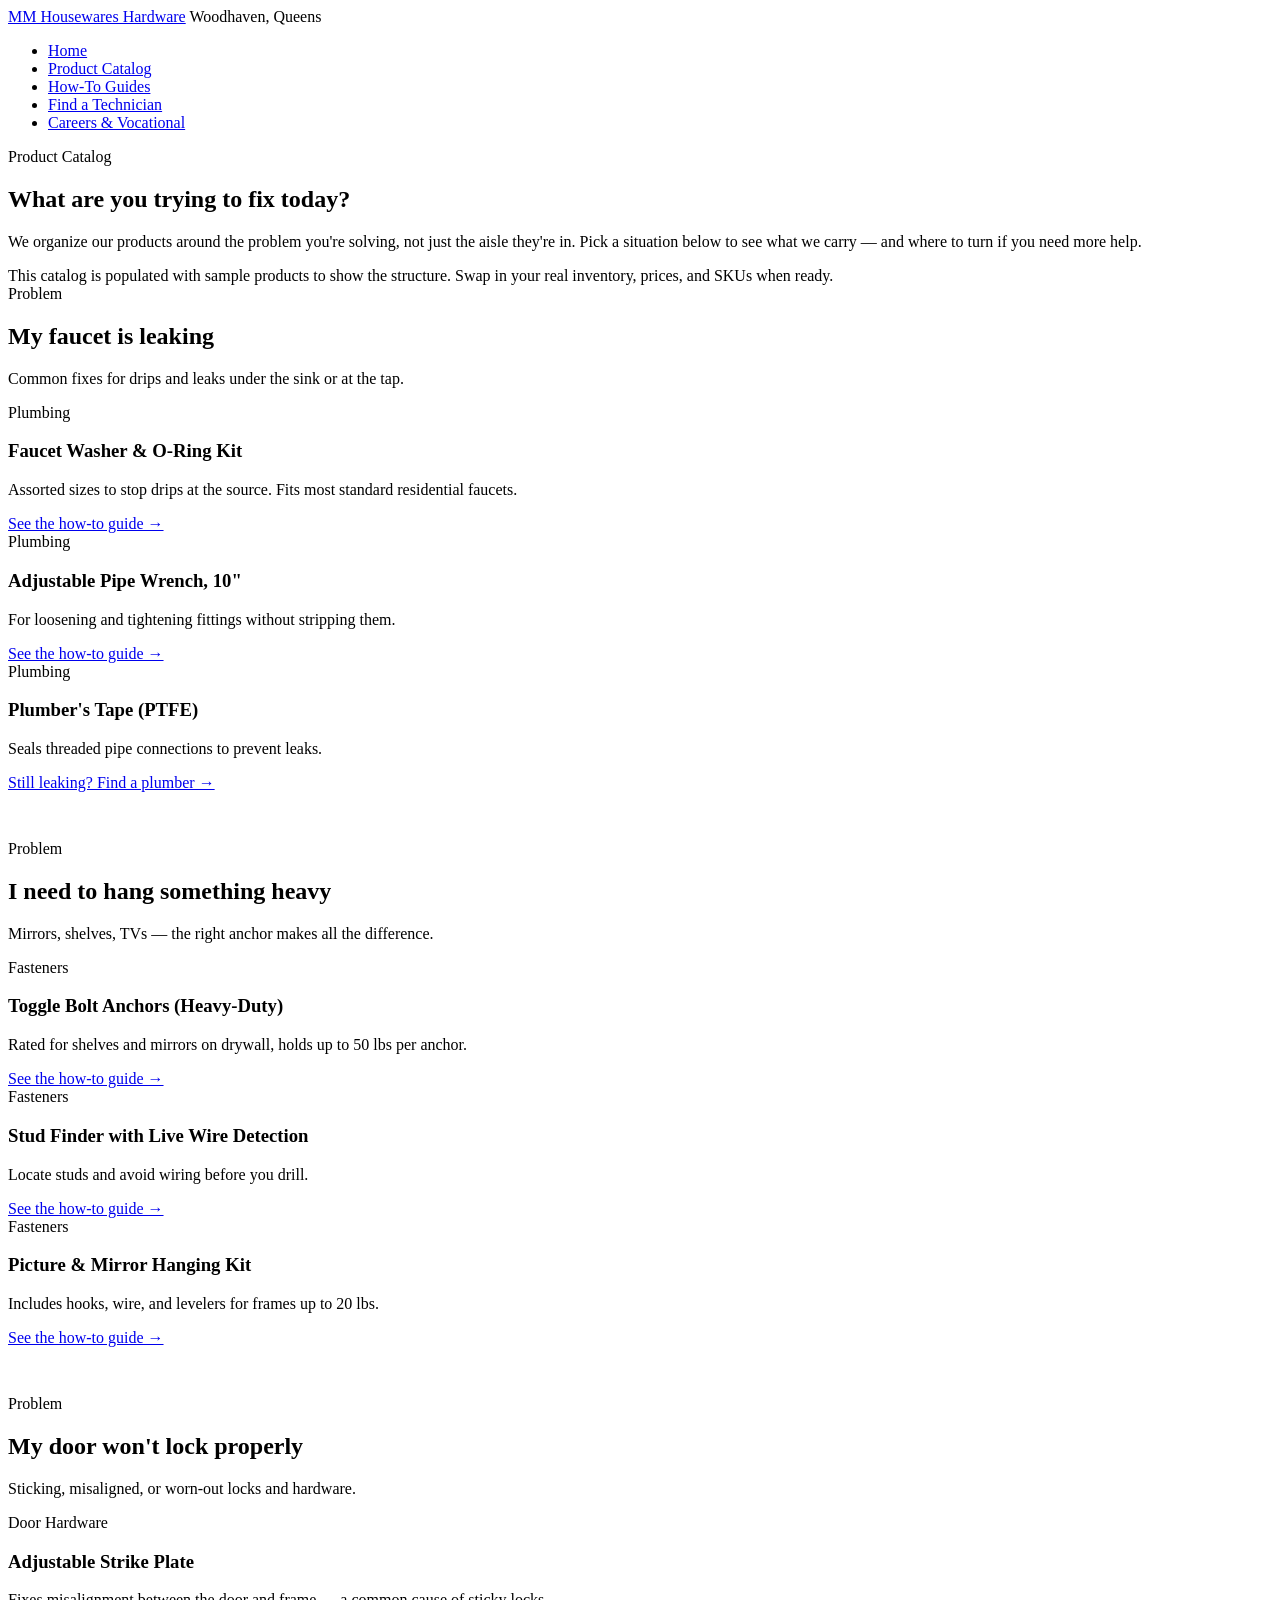
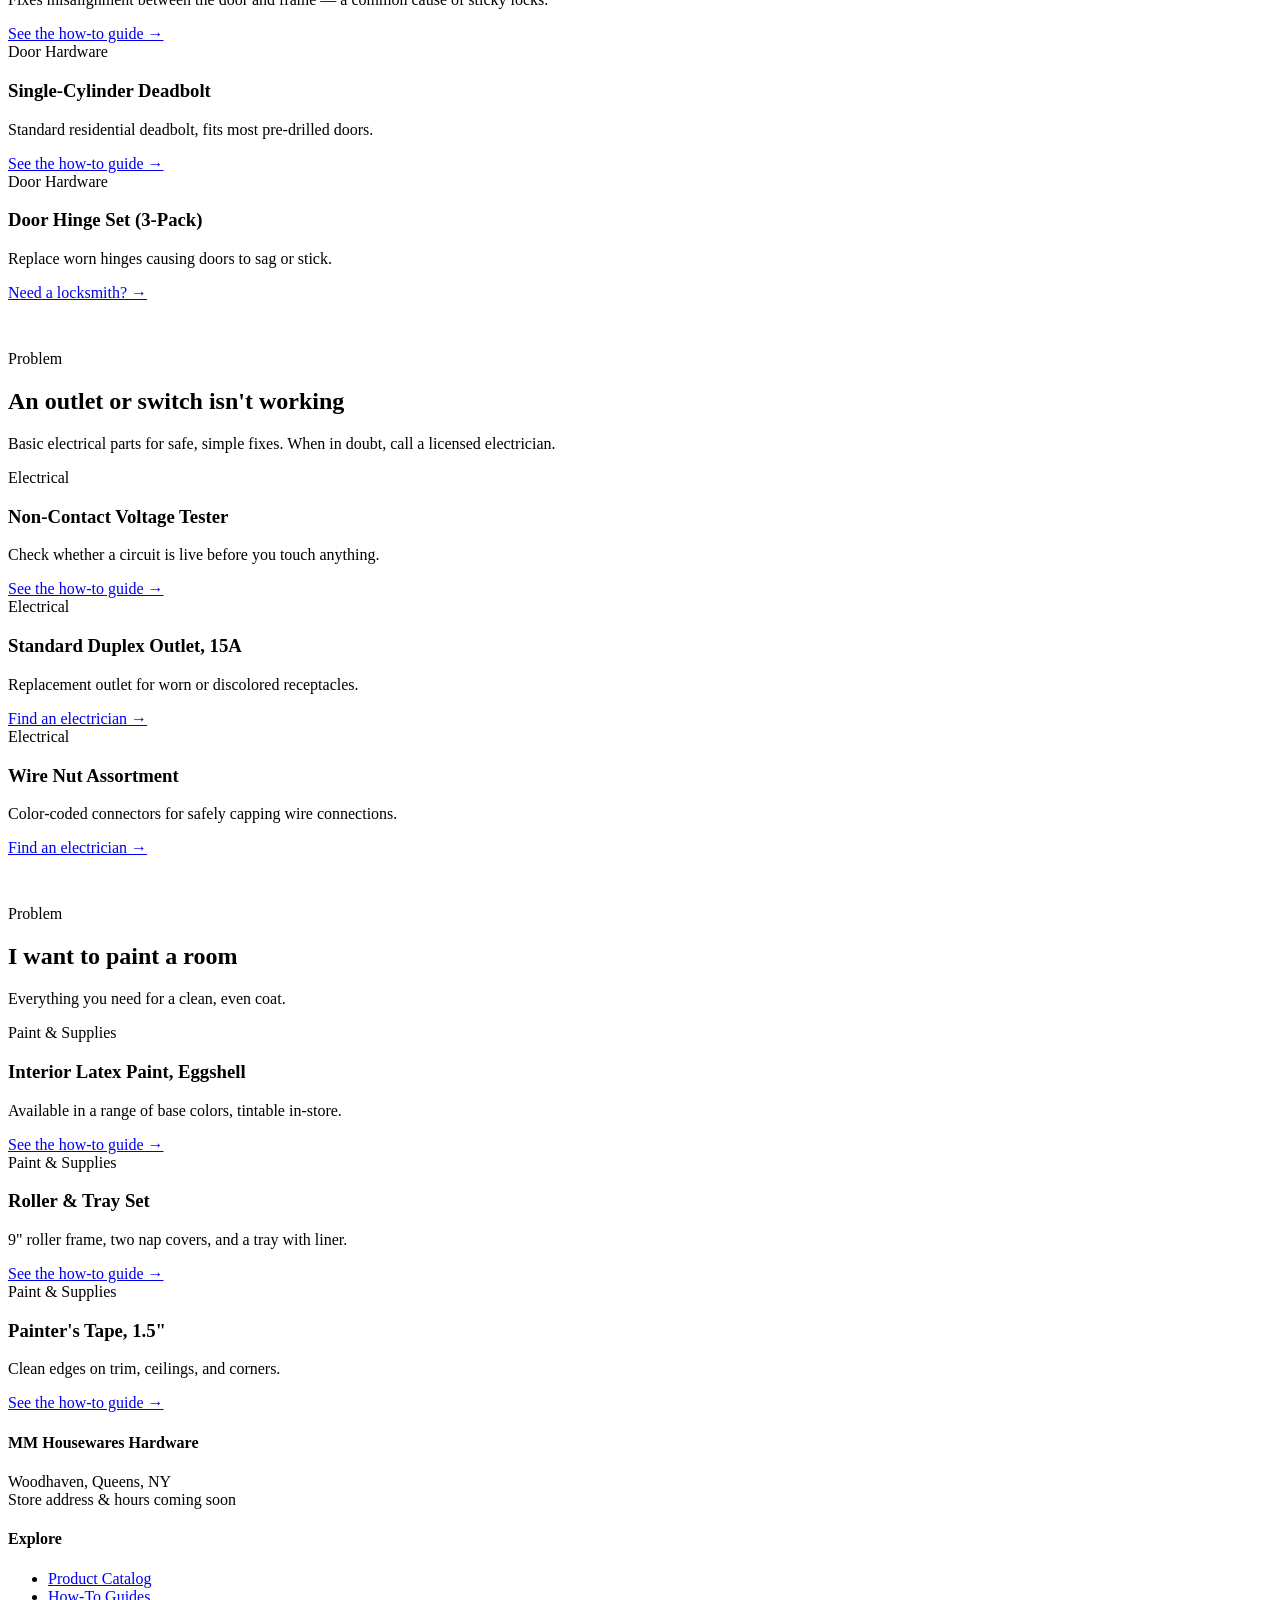
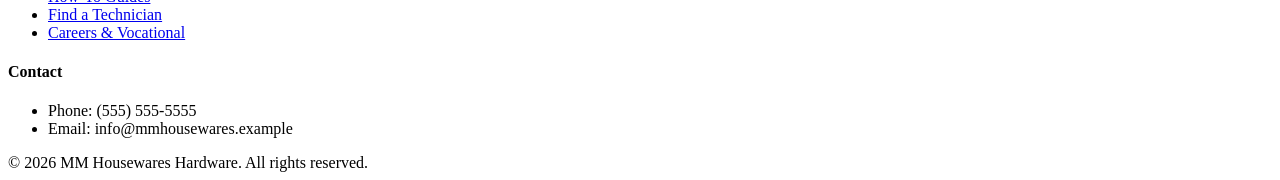
==== catalog.html @ eb09400d "Rename Catalog to catalog.html" ====
<!DOCTYPE html>
<html lang="en">
<head>
<meta charset="UTF-8">
<meta name="viewport" content="width=device-width, initial-scale=1.0">
<title>Product Catalog | MM Housewares Hardware</title>
<meta name="description" content="Browse MM Housewares Hardware products organized by the problem you're trying to solve.">
<link rel="stylesheet" href="css/style.css">
</head>
<body>

<header class="site-header">
  <div class="container">
    <div class="logo">
      <a href="index.html">MM Housewares Hardware</a>
      <span>Woodhaven, Queens</span>
    </div>
    <nav>
      <ul>
        <li><a href="index.html">Home</a></li>
        <li><a href="catalog.html" class="active">Product Catalog</a></li>
        <li><a href="guides.html">How-To Guides</a></li>
        <li><a href="technicians.html">Find a Technician</a></li>
        <li><a href="careers.html">Careers &amp; Vocational</a></li>
      </ul>
    </nav>
  </div>
</header>

<section class="hero">
  <div class="container">
    <span class="tagline">Product Catalog</span>
    <h1>What are you trying to fix today?</h1>
    <p>We organize our products around the problem you're solving, not just the aisle they're in. Pick a situation below to see what we carry — and where to turn if you need more help.</p>
  </div>
</section>

<section class="section">
  <div class="container">
    <div class="placeholder-note">
      This catalog is populated with sample products to show the structure. Swap in your real inventory, prices, and SKUs when ready.
    </div>

    <!-- Problem: Leaky faucet -->
    <div class="section-intro">
      <span class="eyebrow">Problem</span>
      <h2>My faucet is leaking</h2>
      <p>Common fixes for drips and leaks under the sink or at the tap.</p>
    </div>
    <div class="card-grid">
      <div class="card">
        <span class="tag">Plumbing</span>
        <h3>Faucet Washer &amp; O-Ring Kit</h3>
        <p>Assorted sizes to stop drips at the source. Fits most standard residential faucets.</p>
        <a href="guides.html#faucet-leak" class="card-link">See the how-to guide &rarr;</a>
      </div>
      <div class="card">
        <span class="tag">Plumbing</span>
        <h3>Adjustable Pipe Wrench, 10&quot;</h3>
        <p>For loosening and tightening fittings without stripping them.</p>
        <a href="guides.html#faucet-leak" class="card-link">See the how-to guide &rarr;</a>
      </div>
      <div class="card">
        <span class="tag">Plumbing</span>
        <h3>Plumber's Tape (PTFE)</h3>
        <p>Seals threaded pipe connections to prevent leaks.</p>
        <a href="technicians.html#plumbing" class="card-link">Still leaking? Find a plumber &rarr;</a>
      </div>
    </div>

    <!-- Problem: Hanging something heavy -->
    <div class="section-intro" style="margin-top:48px;">
      <span class="eyebrow">Problem</span>
      <h2>I need to hang something heavy</h2>
      <p>Mirrors, shelves, TVs — the right anchor makes all the difference.</p>
    </div>
    <div class="card-grid">
      <div class="card">
        <span class="tag">Fasteners</span>
        <h3>Toggle Bolt Anchors (Heavy-Duty)</h3>
        <p>Rated for shelves and mirrors on drywall, holds up to 50 lbs per anchor.</p>
        <a href="guides.html#hanging-heavy" class="card-link">See the how-to guide &rarr;</a>
      </div>
      <div class="card">
        <span class="tag">Fasteners</span>
        <h3>Stud Finder with Live Wire Detection</h3>
        <p>Locate studs and avoid wiring before you drill.</p>
        <a href="guides.html#hanging-heavy" class="card-link">See the how-to guide &rarr;</a>
      </div>
      <div class="card">
        <span class="tag">Fasteners</span>
        <h3>Picture &amp; Mirror Hanging Kit</h3>
        <p>Includes hooks, wire, and levelers for frames up to 20 lbs.</p>
        <a href="guides.html#hanging-heavy" class="card-link">See the how-to guide &rarr;</a>
      </div>
    </div>

    <!-- Problem: Door won't lock -->
    <div class="section-intro" style="margin-top:48px;">
      <span class="eyebrow">Problem</span>
      <h2>My door won't lock properly</h2>
      <p>Sticking, misaligned, or worn-out locks and hardware.</p>
    </div>
    <div class="card-grid">
      <div class="card">
        <span class="tag">Door Hardware</span>
        <h3>Adjustable Strike Plate</h3>
        <p>Fixes misalignment between the door and frame — a common cause of sticky locks.</p>
        <a href="guides.html#door-lock" class="card-link">See the how-to guide &rarr;</a>
      </div>
      <div class="card">
        <span class="tag">Door Hardware</span>
        <h3>Single-Cylinder Deadbolt</h3>
        <p>Standard residential deadbolt, fits most pre-drilled doors.</p>
        <a href="guides.html#door-lock" class="card-link">See the how-to guide &rarr;</a>
      </div>
      <div class="card">
        <span class="tag">Door Hardware</span>
        <h3>Door Hinge Set (3-Pack)</h3>
        <p>Replace worn hinges causing doors to sag or stick.</p>
        <a href="technicians.html#locksmith" class="card-link">Need a locksmith? &rarr;</a>
      </div>
    </div>

    <!-- Problem: Electrical outlet -->
    <div class="section-intro" style="margin-top:48px;">
      <span class="eyebrow">Problem</span>
      <h2>An outlet or switch isn't working</h2>
      <p>Basic electrical parts for safe, simple fixes. When in doubt, call a licensed electrician.</p>
    </div>
    <div class="card-grid">
      <div class="card">
        <span class="tag">Electrical</span>
        <h3>Non-Contact Voltage Tester</h3>
        <p>Check whether a circuit is live before you touch anything.</p>
        <a href="guides.html#outlet" class="card-link">See the how-to guide &rarr;</a>
      </div>
      <div class="card">
        <span class="tag">Electrical</span>
        <h3>Standard Duplex Outlet, 15A</h3>
        <p>Replacement outlet for worn or discolored receptacles.</p>
        <a href="technicians.html#electrical" class="card-link">Find an electrician &rarr;</a>
      </div>
      <div class="card">
        <span class="tag">Electrical</span>
        <h3>Wire Nut Assortment</h3>
        <p>Color-coded connectors for safely capping wire connections.</p>
        <a href="technicians.html#electrical" class="card-link">Find an electrician &rarr;</a>
      </div>
    </div>

    <!-- Problem: Paint a room -->
    <div class="section-intro" style="margin-top:48px;">
      <span class="eyebrow">Problem</span>
      <h2>I want to paint a room</h2>
      <p>Everything you need for a clean, even coat.</p>
    </div>
    <div class="card-grid">
      <div class="card">
        <span class="tag">Paint &amp; Supplies</span>
        <h3>Interior Latex Paint, Eggshell</h3>
        <p>Available in a range of base colors, tintable in-store.</p>
        <a href="guides.html#painting" class="card-link">See the how-to guide &rarr;</a>
      </div>
      <div class="card">
        <span class="tag">Paint &amp; Supplies</span>
        <h3>Roller &amp; Tray Set</h3>
        <p>9&quot; roller frame, two nap covers, and a tray with liner.</p>
        <a href="guides.html#painting" class="card-link">See the how-to guide &rarr;</a>
      </div>
      <div class="card">
        <span class="tag">Paint &amp; Supplies</span>
        <h3>Painter's Tape, 1.5&quot;</h3>
        <p>Clean edges on trim, ceilings, and corners.</p>
        <a href="guides.html#painting" class="card-link">See the how-to guide &rarr;</a>
      </div>
    </div>
  </div>
</section>

<footer class="site-footer">
  <div class="container">
    <div class="footer-grid">
      <div>
        <h4>MM Housewares Hardware</h4>
        <p>Woodhaven, Queens, NY<br>Store address &amp; hours coming soon</p>
      </div>
      <div>
        <h4>Explore</h4>
        <ul>
          <li><a href="catalog.html">Product Catalog</a></li>
          <li><a href="guides.html">How-To Guides</a></li>
          <li><a href="technicians.html">Find a Technician</a></li>
          <li><a href="careers.html">Careers &amp; Vocational</a></li>
        </ul>
      </div>
      <div>
        <h4>Contact</h4>
        <ul>
          <li>Phone: (555) 555-5555</li>
          <li>Email: info@mmhousewares.example</li>
        </ul>
      </div>
    </div>
    <div class="footer-bottom">
      &copy; 2026 MM Housewares Hardware. All rights reserved.
    </div>
  </div>
</footer>

</body>
</html>
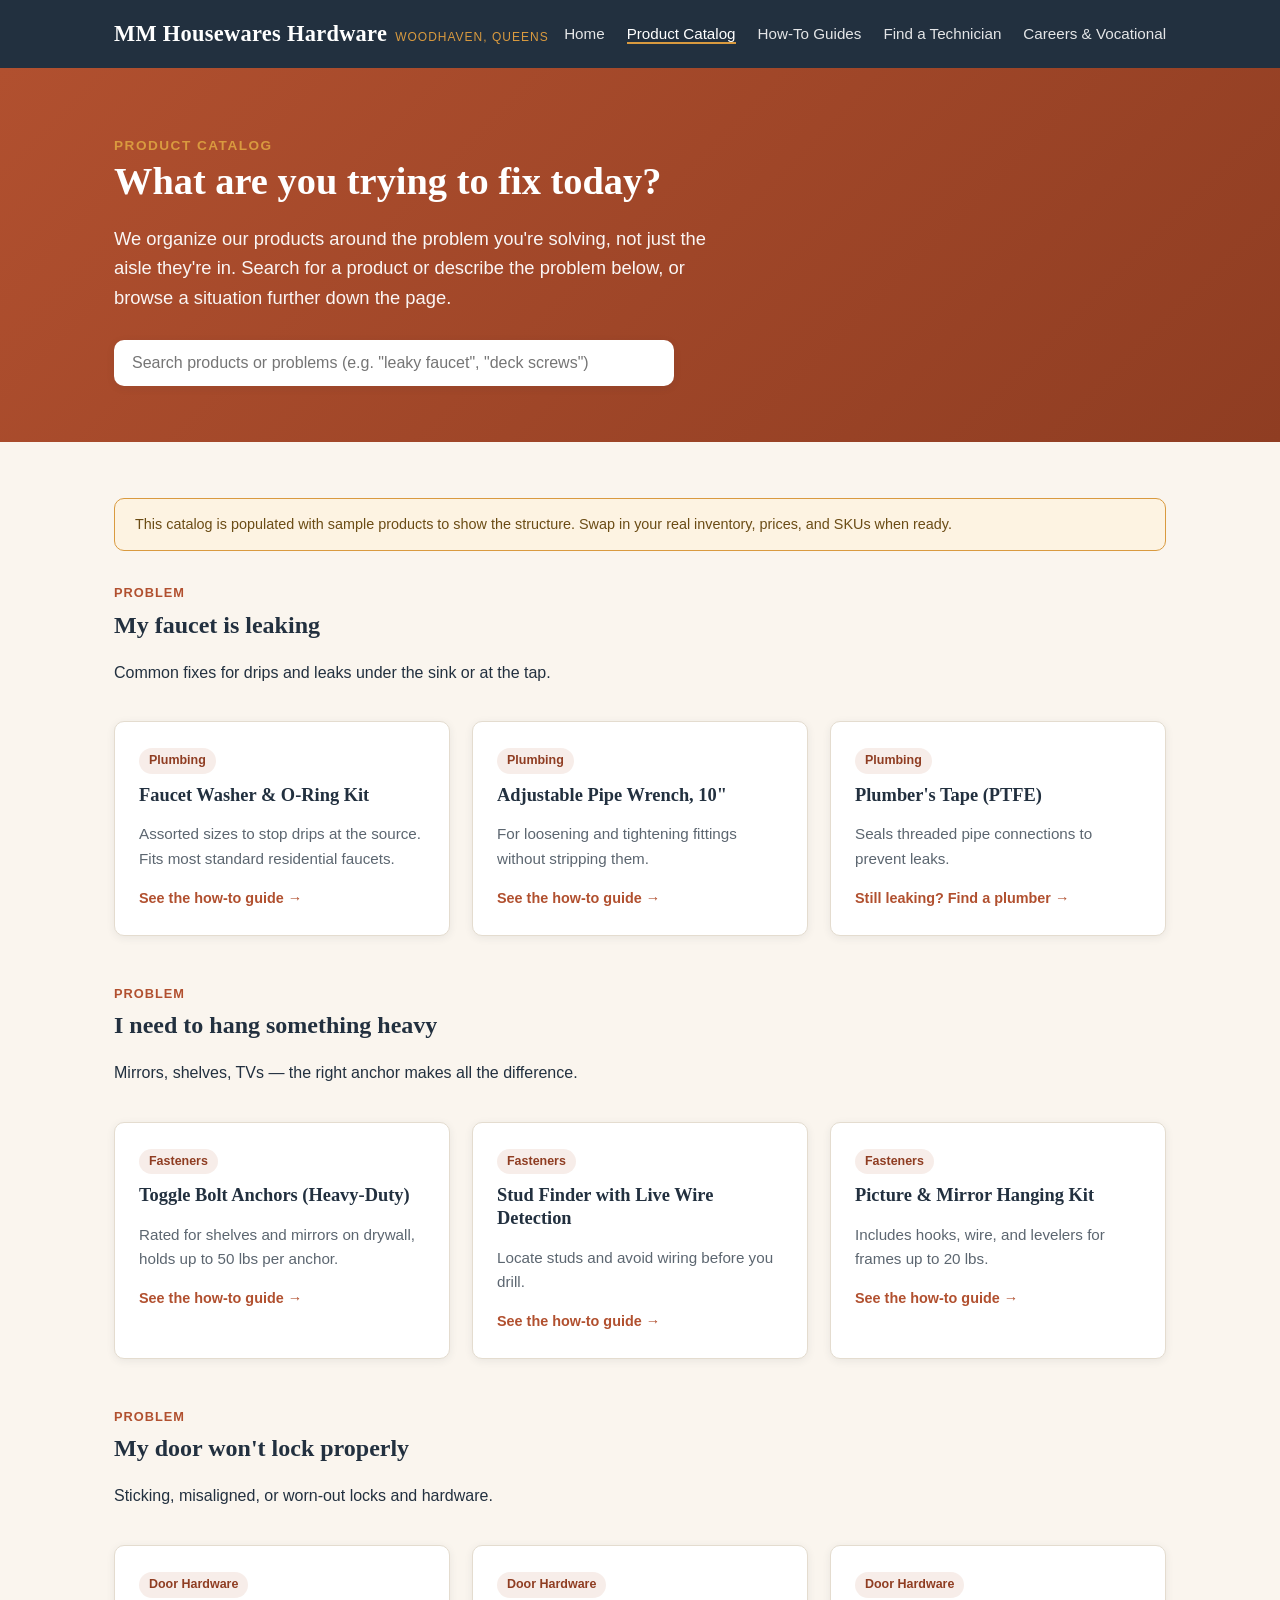
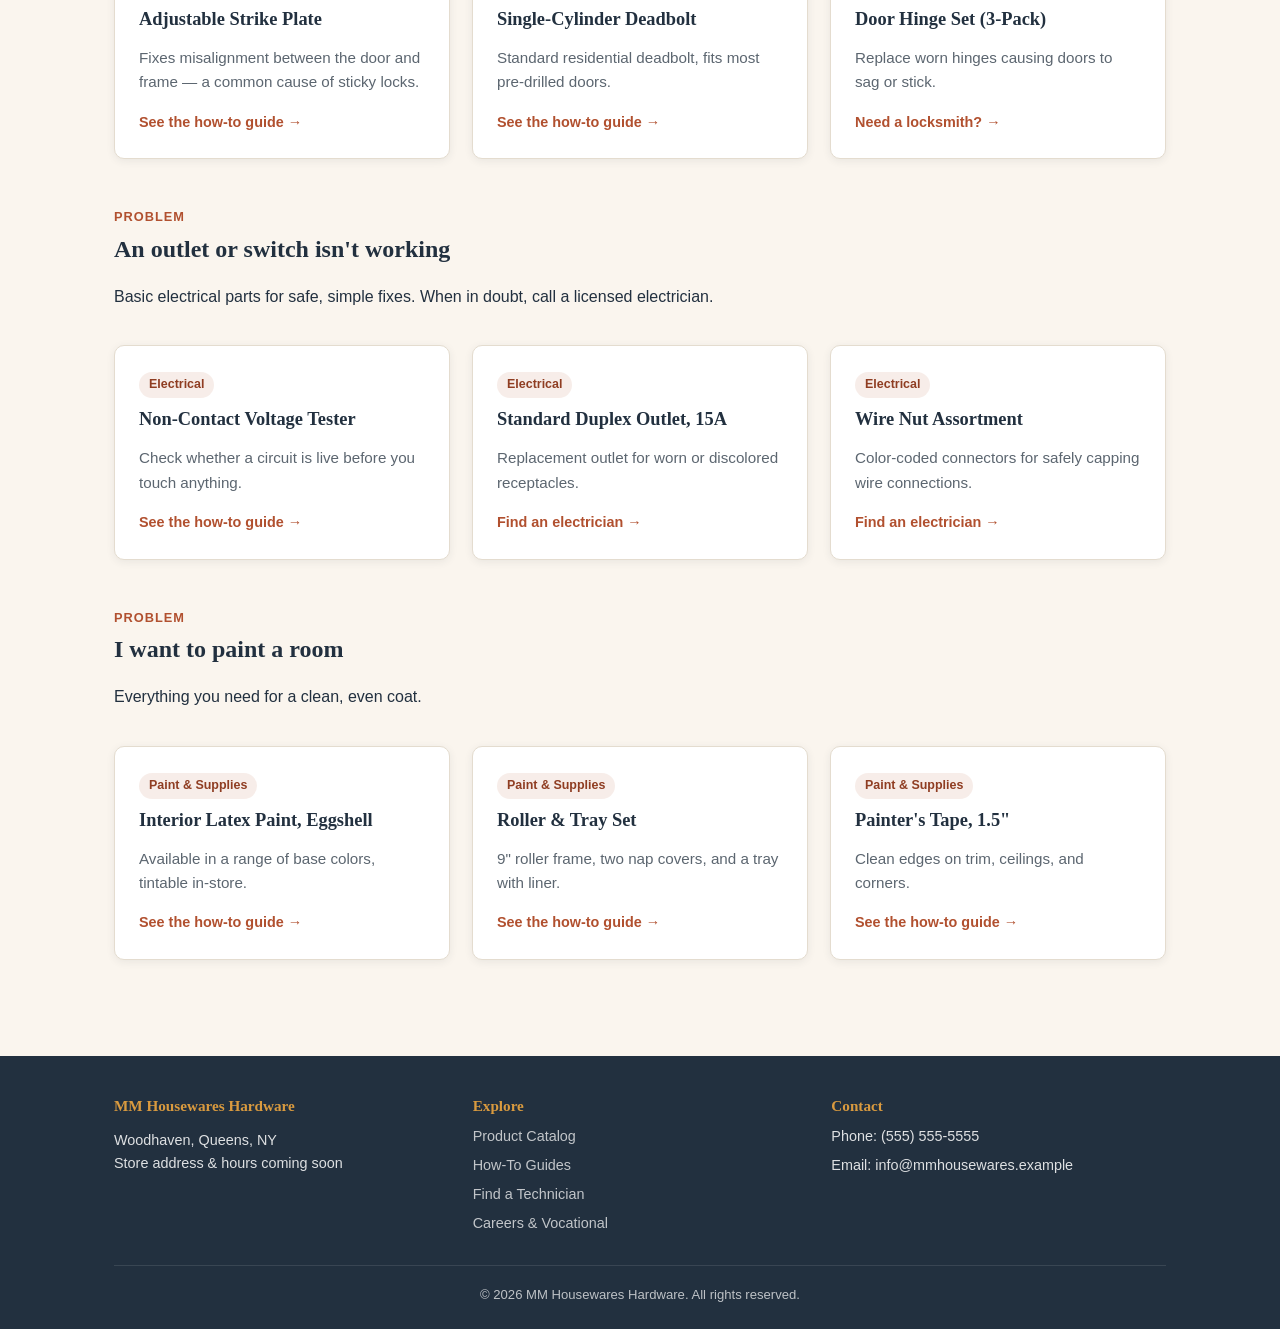
==== commit 21111a39: "Add catalog search bar, product/guide detail pages, and full product data - data/: taxonomy, 191 rep" ====
--- a/catalog.html
+++ b/catalog.html
@@ -31,7 +31,20 @@
   <div class="container">
     <span class="tagline">Product Catalog</span>
     <h1>What are you trying to fix today?</h1>
-    <p>We organize our products around the problem you're solving, not just the aisle they're in. Pick a situation below to see what we carry — and where to turn if you need more help.</p>
+    <p>We organize our products around the problem you're solving, not just the aisle they're in. Search for a product or describe the problem below, or browse a situation further down the page.</p>
+
+    <div class="search-widget" data-site-search-wrap>
+      <label for="catalog-search" class="visually-hidden">Search products or problems</label>
+      <input
+        type="text"
+        id="catalog-search"
+        class="search-input"
+        data-site-search
+        autocomplete="off"
+        placeholder="Search products or problems (e.g. &quot;leaky faucet&quot;, &quot;deck screws&quot;)"
+        aria-label="Search products or problems">
+      <div class="search-results" data-site-search-results hidden></div>
+    </div>
   </div>
 </section>
 
@@ -208,5 +221,6 @@
   </div>
 </footer>
 
+<script src="js/search.js" defer></script>
 </body>
 </html>
--- a/css/style.css
+++ b/css/style.css
@@ -0,0 +1,445 @@
+/* MM Housewares Hardware — shared styles */
+
+:root {
+  --brick: #b1502f;
+  --brick-dark: #8f3d22;
+  --navy: #22303f;
+  --cream: #faf5ee;
+  --gold: #d99a3f;
+  --gray: #5c6670;
+  --border: #e4dccf;
+  --white: #ffffff;
+  --radius: 10px;
+  --shadow: 0 2px 8px rgba(34, 48, 63, 0.08);
+}
+
+* { box-sizing: border-box; }
+
+body {
+  margin: 0;
+  font-family: -apple-system, BlinkMacSystemFont, "Segoe UI", Helvetica, Arial, sans-serif;
+  background: var(--cream);
+  color: var(--navy);
+  line-height: 1.6;
+}
+
+h1, h2, h3, h4 {
+  font-family: Georgia, "Times New Roman", serif;
+  margin-top: 0;
+  line-height: 1.25;
+}
+
+a { color: var(--brick); text-decoration: none; }
+a:hover { text-decoration: underline; }
+
+img { max-width: 100%; display: block; }
+
+.container {
+  max-width: 1100px;
+  margin: 0 auto;
+  padding: 0 24px;
+}
+
+/* Header */
+.site-header {
+  background: var(--navy);
+  color: var(--white);
+  position: sticky;
+  top: 0;
+  z-index: 10;
+}
+
+.site-header .container {
+  display: flex;
+  align-items: center;
+  justify-content: space-between;
+  padding-top: 16px;
+  padding-bottom: 16px;
+  flex-wrap: wrap;
+  gap: 12px;
+}
+
+.logo {
+  display: flex;
+  align-items: baseline;
+  gap: 8px;
+}
+
+.logo a {
+  color: var(--white);
+  font-family: Georgia, serif;
+  font-size: 1.4rem;
+  font-weight: bold;
+  text-decoration: none;
+  letter-spacing: 0.3px;
+}
+
+.logo span {
+  color: var(--gold);
+  font-size: 0.75rem;
+  font-family: -apple-system, sans-serif;
+  text-transform: uppercase;
+  letter-spacing: 1px;
+}
+
+.site-header nav ul {
+  list-style: none;
+  display: flex;
+  gap: 22px;
+  margin: 0;
+  padding: 0;
+  flex-wrap: wrap;
+}
+
+.site-header nav a {
+  color: var(--white);
+  font-size: 0.95rem;
+  opacity: 0.88;
+}
+
+.site-header nav a:hover,
+.site-header nav a.active {
+  opacity: 1;
+  text-decoration: none;
+  border-bottom: 2px solid var(--gold);
+}
+
+/* Hero */
+.hero {
+  background: linear-gradient(135deg, var(--brick) 0%, var(--brick-dark) 100%);
+  color: var(--white);
+  padding: 64px 0 56px;
+}
+
+.hero h1 {
+  font-size: 2.4rem;
+  margin-bottom: 12px;
+}
+
+.hero p {
+  font-size: 1.15rem;
+  max-width: 600px;
+  opacity: 0.95;
+}
+
+.hero .tagline {
+  color: var(--gold);
+  text-transform: uppercase;
+  letter-spacing: 1.5px;
+  font-size: 0.85rem;
+  font-weight: bold;
+  margin-bottom: 8px;
+}
+
+.hero-buttons {
+  margin-top: 24px;
+  display: flex;
+  gap: 14px;
+  flex-wrap: wrap;
+}
+
+.btn {
+  display: inline-block;
+  padding: 12px 24px;
+  border-radius: var(--radius);
+  font-weight: bold;
+  font-size: 0.95rem;
+  cursor: pointer;
+  border: 2px solid transparent;
+}
+
+.btn-primary {
+  background: var(--gold);
+  color: var(--navy);
+}
+.btn-primary:hover { background: #c78a30; text-decoration: none; }
+
+.btn-outline {
+  background: transparent;
+  border-color: var(--white);
+  color: var(--white);
+}
+.btn-outline:hover { background: rgba(255,255,255,0.12); text-decoration: none; }
+
+/* Sections */
+.section {
+  padding: 56px 0;
+}
+
+.section-intro {
+  max-width: 680px;
+  margin-bottom: 36px;
+}
+
+.section-intro .eyebrow {
+  color: var(--brick);
+  text-transform: uppercase;
+  font-size: 0.8rem;
+  font-weight: bold;
+  letter-spacing: 1px;
+  margin-bottom: 6px;
+  display: block;
+}
+
+/* Card grid */
+.card-grid {
+  display: grid;
+  grid-template-columns: repeat(auto-fit, minmax(240px, 1fr));
+  gap: 22px;
+}
+
+.card {
+  background: var(--white);
+  border: 1px solid var(--border);
+  border-radius: var(--radius);
+  padding: 24px;
+  box-shadow: var(--shadow);
+}
+
+.card h3 {
+  font-size: 1.15rem;
+  margin-bottom: 8px;
+}
+
+.card p {
+  color: var(--gray);
+  font-size: 0.95rem;
+  margin-bottom: 14px;
+}
+
+.card .icon {
+  font-size: 1.8rem;
+  margin-bottom: 10px;
+  display: block;
+}
+
+.card .card-link {
+  font-weight: bold;
+  font-size: 0.9rem;
+}
+
+/* Alt background section */
+.section-alt {
+  background: var(--white);
+  border-top: 1px solid var(--border);
+  border-bottom: 1px solid var(--border);
+}
+
+/* Badges / tags */
+.tag {
+  display: inline-block;
+  background: rgba(177, 80, 47, 0.1);
+  color: var(--brick-dark);
+  font-size: 0.78rem;
+  font-weight: bold;
+  padding: 3px 10px;
+  border-radius: 100px;
+  margin-bottom: 10px;
+}
+
+/* Lists for directories */
+.directory-list {
+  display: flex;
+  flex-direction: column;
+  gap: 16px;
+}
+
+.directory-item {
+  background: var(--white);
+  border: 1px solid var(--border);
+  border-radius: var(--radius);
+  padding: 20px 24px;
+  box-shadow: var(--shadow);
+  display: flex;
+  justify-content: space-between;
+  align-items: flex-start;
+  gap: 16px;
+  flex-wrap: wrap;
+}
+
+.directory-item h3 {
+  font-size: 1.05rem;
+  margin-bottom: 4px;
+}
+
+.directory-item .meta {
+  color: var(--gray);
+  font-size: 0.88rem;
+}
+
+.directory-item .contact {
+  text-align: right;
+  font-size: 0.9rem;
+  min-width: 160px;
+}
+
+/* Placeholder note banner */
+.placeholder-note {
+  background: #fdf3e2;
+  border: 1px solid var(--gold);
+  color: #6b4c15;
+  border-radius: var(--radius);
+  padding: 14px 20px;
+  font-size: 0.9rem;
+  margin-bottom: 32px;
+}
+
+/* Footer */
+.site-footer {
+  background: var(--navy);
+  color: var(--white);
+  padding: 40px 0 24px;
+  margin-top: 40px;
+}
+
+.footer-grid {
+  display: grid;
+  grid-template-columns: repeat(auto-fit, minmax(200px, 1fr));
+  gap: 24px;
+  margin-bottom: 24px;
+}
+
+.footer-grid h4 {
+  color: var(--gold);
+  font-size: 0.95rem;
+  margin-bottom: 10px;
+}
+
+.site-footer a {
+  color: var(--white);
+  opacity: 0.85;
+}
+
+.site-footer p, .site-footer li {
+  font-size: 0.9rem;
+  opacity: 0.85;
+}
+
+.site-footer ul {
+  list-style: none;
+  padding: 0;
+  margin: 0;
+}
+
+.site-footer li {
+  margin-bottom: 6px;
+}
+
+.footer-bottom {
+  border-top: 1px solid rgba(255,255,255,0.15);
+  padding-top: 18px;
+  font-size: 0.82rem;
+  opacity: 0.7;
+  text-align: center;
+}
+
+@media (max-width: 640px) {
+  .hero h1 { font-size: 1.8rem; }
+  .site-header .container { flex-direction: column; align-items: flex-start; }
+}
+
+/* ===== Catalog search widget ===== */
+.search-widget {
+  position: relative;
+  max-width: 560px;
+  margin-top: 28px;
+}
+
+.search-input {
+  width: 100%;
+  box-sizing: border-box;
+  padding: 14px 18px;
+  font-size: 1rem;
+  border: none;
+  border-radius: var(--radius);
+  box-shadow: var(--shadow);
+  font-family: inherit;
+}
+
+.search-input:focus {
+  outline: 3px solid var(--gold);
+  outline-offset: 1px;
+}
+
+.search-results {
+  position: absolute;
+  top: 100%;
+  left: 0;
+  right: 0;
+  margin-top: 8px;
+  background: var(--white);
+  border-radius: var(--radius);
+  box-shadow: 0 8px 24px rgba(34, 48, 63, 0.22);
+  overflow-y: auto;
+  max-height: 420px;
+  z-index: 20;
+  text-align: left;
+}
+
+.search-result {
+  display: flex;
+  align-items: flex-start;
+  gap: 10px;
+  padding: 12px 16px;
+  border-bottom: 1px solid var(--border);
+  text-decoration: none;
+  color: var(--navy);
+}
+
+.search-result:last-child { border-bottom: none; }
+
+.search-result:hover,
+.search-result.is-active {
+  background: var(--cream);
+  text-decoration: none;
+}
+
+.search-badge {
+  flex-shrink: 0;
+  font-size: 0.68rem;
+  font-weight: bold;
+  text-transform: uppercase;
+  letter-spacing: 0.5px;
+  padding: 3px 8px;
+  border-radius: 100px;
+  margin-top: 2px;
+  white-space: nowrap;
+}
+
+.search-badge-product { background: rgba(177, 80, 47, 0.12); color: var(--brick-dark); }
+.search-badge-problem { background: rgba(217, 154, 63, 0.28); color: #7a5417; }
+
+.search-result-text { display: flex; flex-direction: column; gap: 2px; }
+.search-result-label { font-weight: 600; font-size: 0.95rem; }
+.search-result-subtitle { font-size: 0.8rem; color: var(--gray); }
+
+.search-empty {
+  padding: 14px 16px;
+  font-size: 0.88rem;
+  color: var(--gray);
+}
+
+/* ===== Detail pages (product.html / guide.html) ===== */
+.detail-header .tag { margin-bottom: 14px; }
+.detail-specs {
+  background: var(--white);
+  border: 1px solid var(--border);
+  border-radius: var(--radius);
+  padding: 20px 24px;
+  box-shadow: var(--shadow);
+  margin-top: 24px;
+}
+.detail-specs dl { display: grid; grid-template-columns: 160px 1fr; gap: 8px 16px; margin: 0; }
+.detail-specs dt { color: var(--gray); font-size: 0.88rem; }
+.detail-specs dd { margin: 0; font-size: 0.92rem; }
+.detail-loading, .detail-error { color: var(--gray); padding: 24px 0; }
+
+.visually-hidden {
+  position: absolute;
+  width: 1px; height: 1px;
+  padding: 0; margin: -1px;
+  overflow: hidden;
+  clip: rect(0,0,0,0);
+  white-space: nowrap;
+  border: 0;
+}
